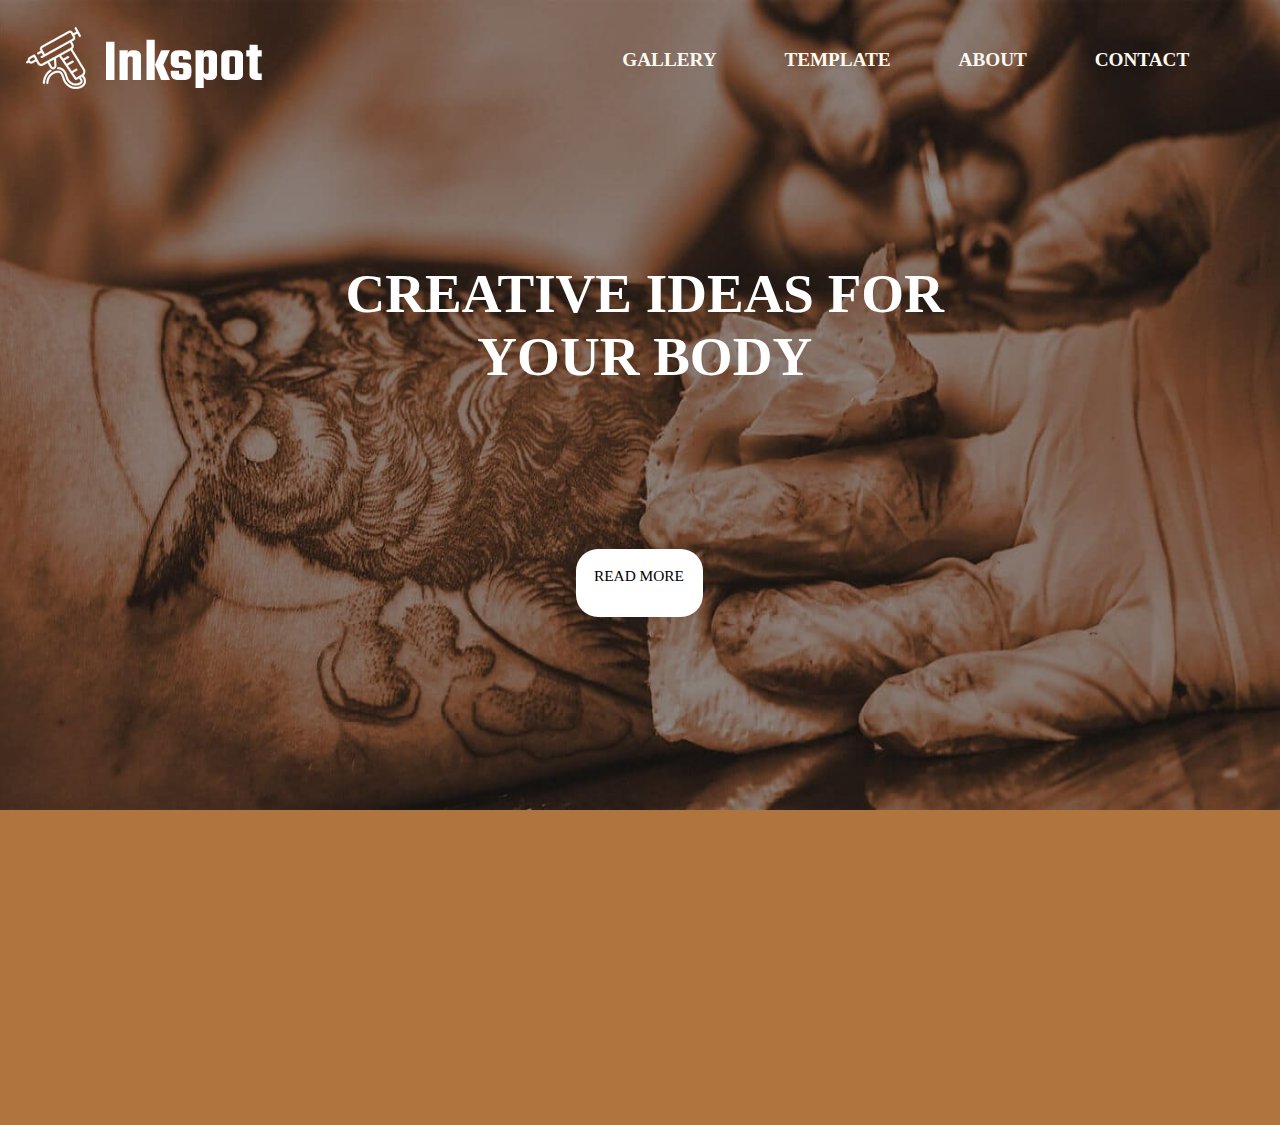
==== index.html @ de68dd15 "day1" ====
<!DOCTYPE html>
<html lang="en">
<head>
    <meta charset="UTF-8">
    <title>Inkspot</title>
    <link rel="icon" href="assets/img/logo.webp">
    <link rel="stylesheet" href="assets/css/style.css">
</head>
<body>
<div id="demo"></div>

<script src="main.js"></script>
</body>
</html>
---- assets/css/style.css ----
body {
  margin: 0;
  padding: 0; }

.mySlides {
  position: absolute;
  width: 100%;
  height: 90vh;
  margin: 0 0;
  padding: 0 0; }

#divbanner {
  position: absolute;
  top: 0;
  right: 0;
  z-index: 2;
  box-sizing: border-box;
  width: 100%;
  height: 10vh;
  margin: 3vh 0;
  padding: 0 2vw;
  display: flex;
  justify-content: space-between;
  flex-direction: row;
  flex-wrap: wrap; }

#sectionright {
  text-align: center;
  width: 60%;
  height: 100%;
  margin: 0 0;
  padding: 0 0; }

#ullist {
  display: flex;
  justify-content: space-evenly;
  flex-direction: row;
  flex-wrap: wrap;
  list-style-type: none; }

.lilist:hover {
  color: black;
  text-shadow: 0 3px whitesmoke;
  cursor: pointer; }

.lilist {
  color: floralwhite;
  font-size: 1.5vw;
  font-weight: 600;
  direction: ltr;
  margin: 0.5vw 0.3vh; }

#H1title {
  position: absolute;
  z-index: 3;
  font-size: 4.3vw;
  font-weight: 700;
  direction: ltr;
  text-align: center;
  left: 27vw;
  top: 25%;
  color: white; }

#abot:hover {
  background-color: #b0743f;
  color: white; }

#abot {
  cursor: pointer;
  position: absolute;
  z-index: 3;
  font-size: 1.2vw;
  font-weight: 500;
  direction: ltr;
  top: 61vh;
  color: black;
  left: 45%;
  background-color: white;
  border-radius: 22px;
  width: 7.1vw;
  height: 3.5vh;
  margin: 0 0;
  padding: 2vh 1.4vw; }

#divnav {
  width: 100%;
  height: 35vh;
  margin: 0 0;
  padding: 0 0;
  background-color: #b0743f;
  position: absolute;
  top: 90vh; }

/*# sourceMappingURL=style.css.map */
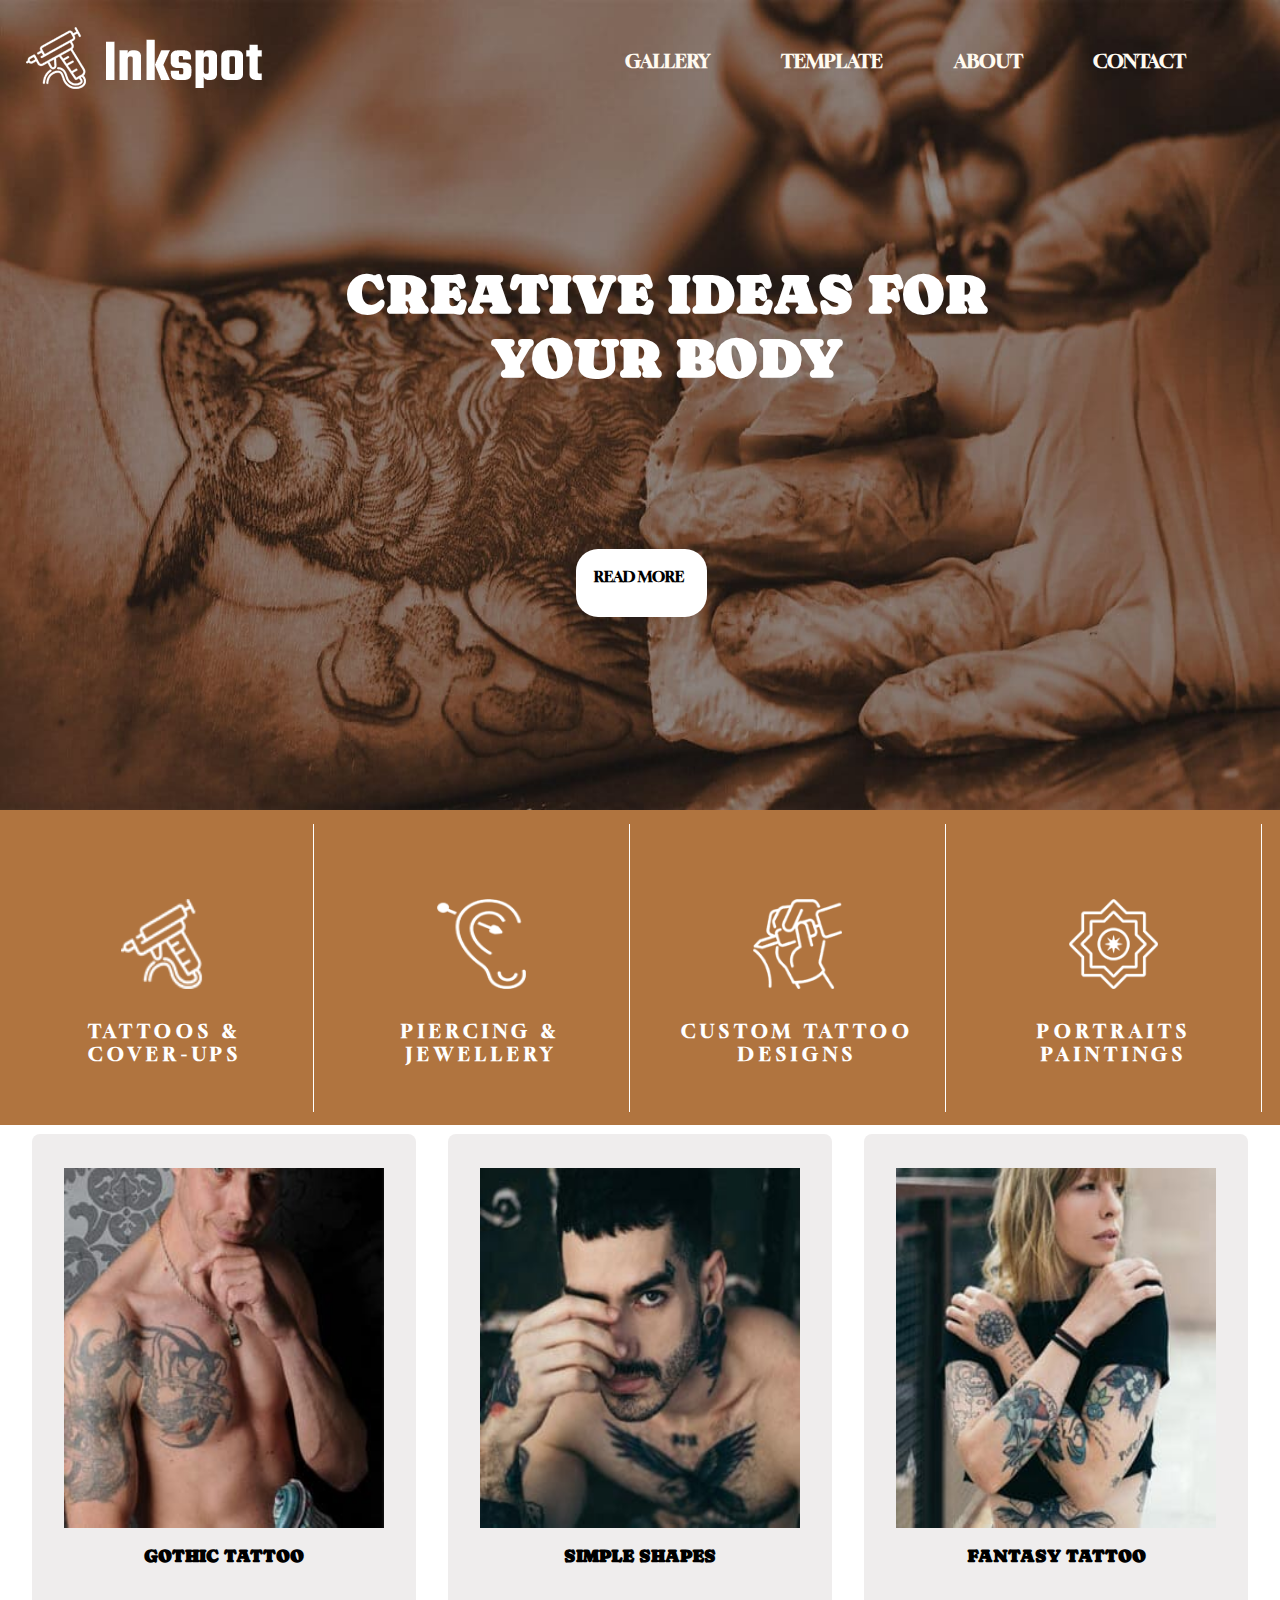
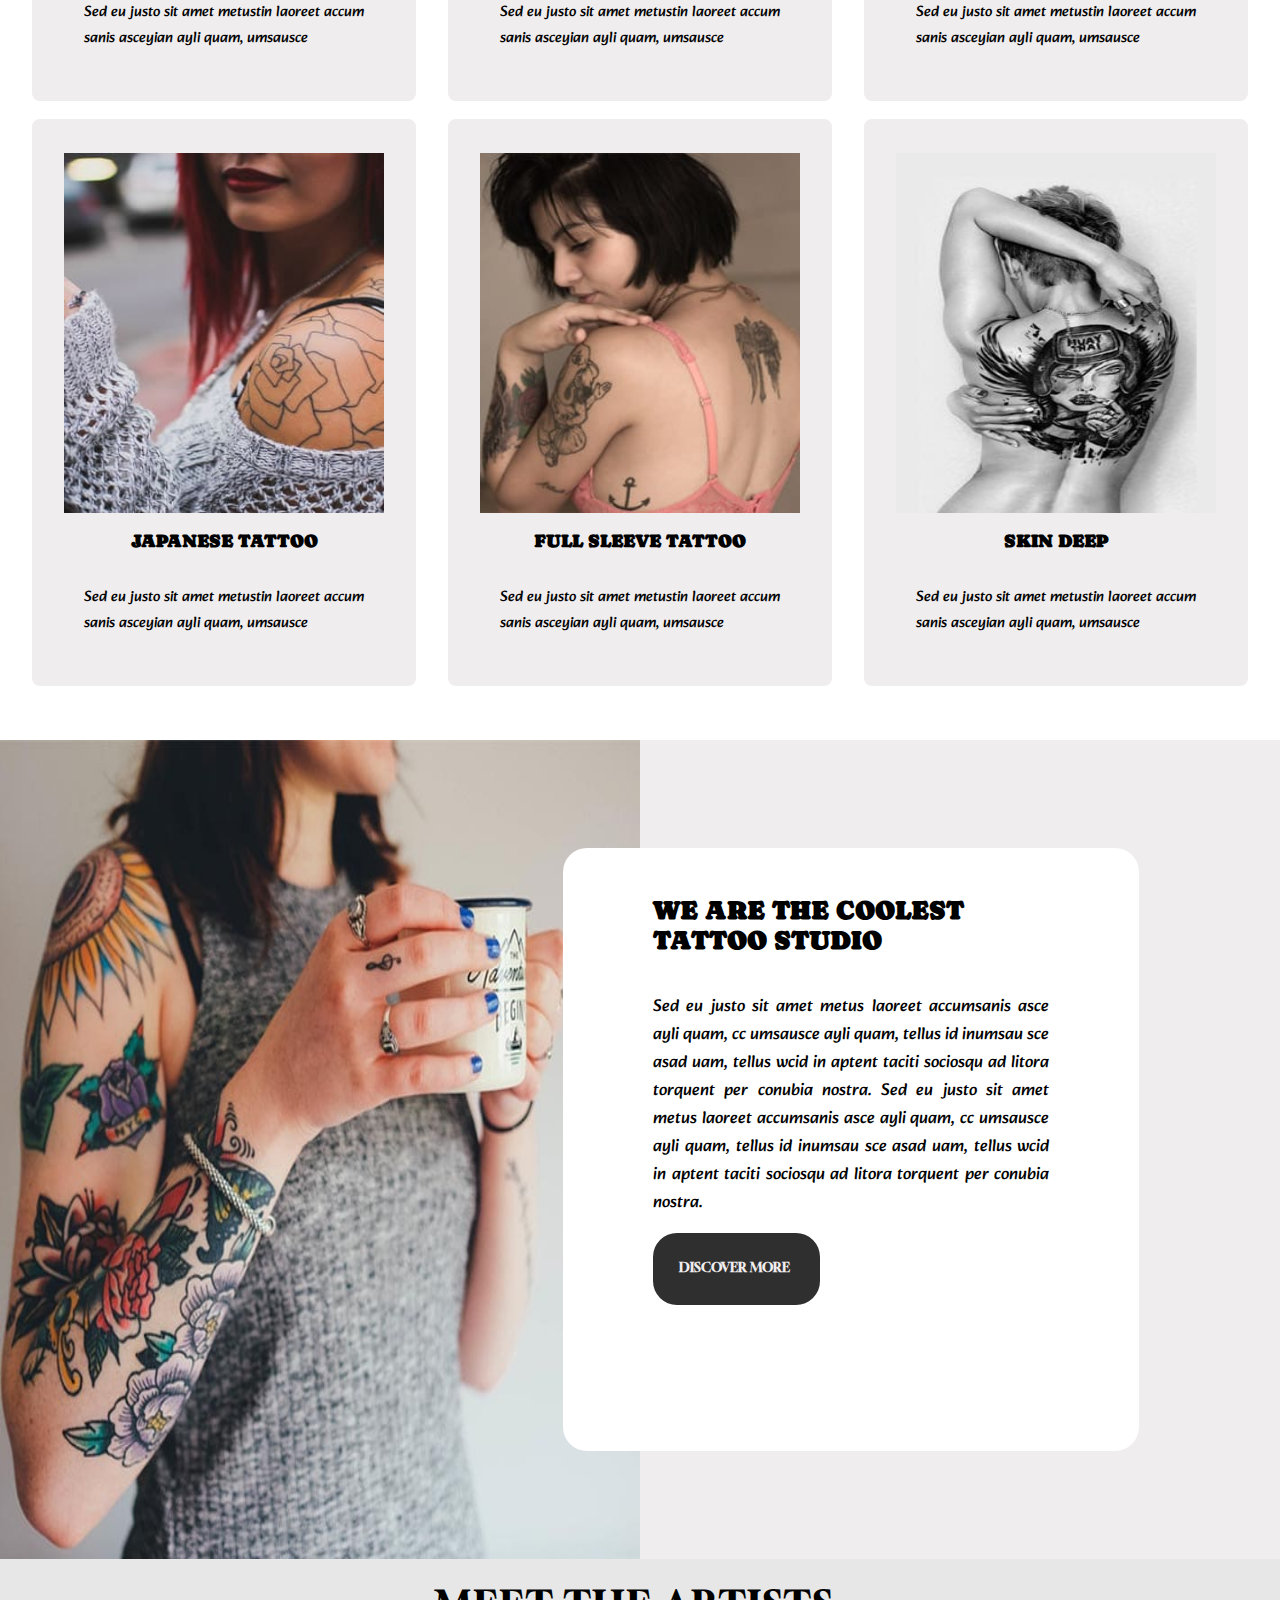
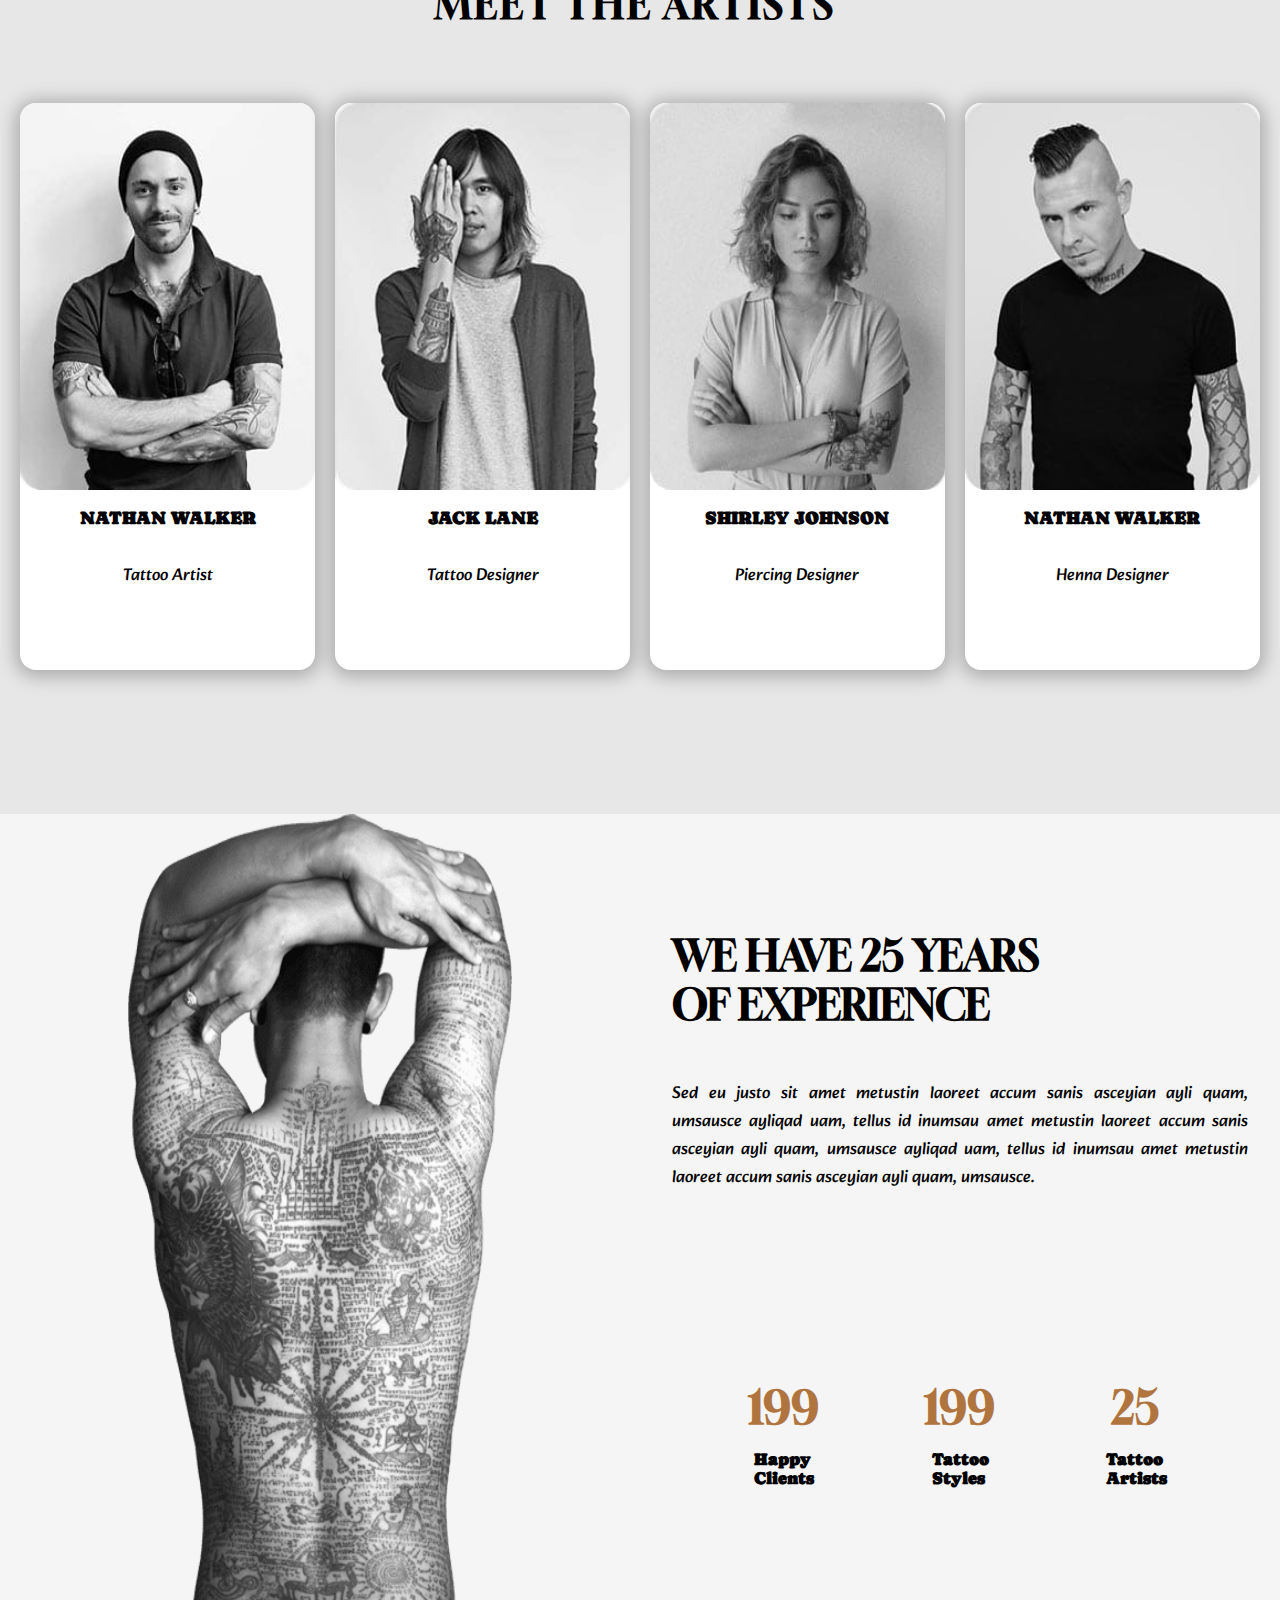
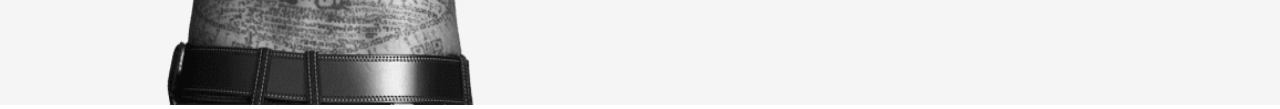
==== commit 18c3eacf: "day6" ====
--- a/index.html
+++ b/index.html
@@ -5,6 +5,7 @@
     <title>Inkspot</title>
     <link rel="icon" href="assets/img/logo.webp">
     <link rel="stylesheet" href="assets/css/style.css">
+    <link rel="stylesheet" href="assets/font/stylesheet.css">
 </head>
 <body>
 <div id="demo"></div>
--- a/assets/css/style.css
+++ b/assets/css/style.css
@@ -52,13 +52,12 @@
 
 #H1title {
   position: absolute;
-  z-index: 3;
+  top: 25%;
   font-size: 4.3vw;
   font-weight: 700;
   direction: ltr;
   text-align: center;
   left: 27vw;
-  top: 25%;
   color: white; }
 
 #abot:hover {
@@ -66,18 +65,17 @@
   color: white; }
 
 #abot {
+  position: absolute;
+  top: 61vh;
   cursor: pointer;
-  position: absolute;
-  z-index: 3;
   font-size: 1.2vw;
-  font-weight: 500;
-  direction: ltr;
-  top: 61vh;
+  font-weight: 650;
+  direction: ltr;
   color: black;
   left: 45%;
   background-color: white;
   border-radius: 22px;
-  width: 7.1vw;
+  width: 7.4vw;
   height: 3.5vh;
   margin: 0 0;
   padding: 2vh 1.4vw; }
@@ -89,6 +87,293 @@
   padding: 0 0;
   background-color: #b0743f;
   position: absolute;
-  top: 90vh; }
+  top: 90vh;
+  display: flex;
+  justify-content: space-evenly;
+  flex-direction: row;
+  flex-wrap: wrap; }
+
+.articlenav:hover {
+  transform: scale(1.1, 1.1);
+  cursor: pointer; }
+
+.articlenav {
+  width: 23vw;
+  height: 32vh;
+  margin: 1.5vh 0.2vw;
+  padding: 0 0;
+  border-right: 1px white solid;
+  display: flex;
+  justify-content: center;
+  flex-direction: column;
+  flex-wrap: wrap;
+  align-items: center; }
+
+.h2nav {
+  color: white;
+  text-align: center;
+  font-size: 1.5vw;
+  font-weight: 600;
+  direction: ltr;
+  letter-spacing: 5px; }
+
+.imgnav {
+  width: 7vw;
+  height: 10vh;
+  margin: 1.5vh 0.2vw;
+  padding: 0 0;
+  margin-top: 5vh; }
+
+.articlepost:hover {
+  background-color: #b0743f;
+  color: #efeded; }
+
+.articlepost {
+  background-color: #efeded;
+  width: 30vw;
+  height: 63vh;
+  margin: 0 0;
+  padding: 0 0;
+  display: flex;
+  justify-content: center;
+  flex-direction: column;
+  flex-wrap: wrap;
+  align-items: center;
+  border-radius: 8px; }
+
+#divpost {
+  width: 100%;
+  height: 130vh;
+  margin: 0 0;
+  padding: 0 0;
+  position: absolute;
+  top: 125vh;
+  display: flex;
+  justify-content: space-evenly;
+  flex-direction: row;
+  flex-wrap: wrap;
+  align-items: center; }
+
+.imgpost {
+  width: 25vw;
+  height: 40vh;
+  margin: 0 0;
+  padding: 0 0; }
+
+.h3post {
+  font-size: 1.4vw;
+  font-weight: 600;
+  direction: ltr; }
+
+.ppost {
+  font-size: 1.2vw;
+  font-weight: 400;
+  direction: ltr; }
+
+#aboutdiv {
+  background-color: darkcyan;
+  width: 100%;
+  height: 93vh;
+  margin: 0 0;
+  padding: 0 0;
+  position: absolute;
+  top: 260vh; }
+
+#aboutimg {
+  width: 50%;
+  height: 93vh;
+  margin: 0 0;
+  padding: 0 0; }
+
+#abosectionleft {
+  width: 100%;
+  height: 93vh;
+  margin: 0 0;
+  padding: 0 0;
+  background-color: #efeded; }
+
+#abosectionright {
+  width: 45vw;
+  height: 67vh;
+  margin: 0 0;
+  padding: 0 0;
+  background-color: #fff;
+  position: absolute;
+  top: 12vh;
+  display: flex;
+  justify-content: start;
+  flex-direction: column;
+  flex-wrap: wrap;
+  left: 44%;
+  padding: 2vw 10vh;
+  border-radius: 24px;
+  box-sizing: border-box;
+  text-align: justify;
+  text-justify: inter-word; }
+
+#aboutp {
+  font-size: 1.3vw;
+  font-weight: 500;
+  direction: ltr; }
+
+#abouth2 {
+  font-size: 2vw;
+  font-weight: 600;
+  direction: ltr; }
+
+#aboutbot:hover {
+  background-color: #b0743f; }
+
+#aboutbot {
+  width: 9vw;
+  height: 2vh;
+  margin: 0 0;
+  padding: 3vh 2vw;
+  font-size: 1vw;
+  font-weight: 600;
+  direction: ltr;
+  background-color: #2f2f2f;
+  border-radius: 24px;
+  color: #efeded; }
+
+#ostaddiv {
+  width: 100%;
+  height: 95vh;
+  margin: 0 0;
+  padding: 0 0;
+  background-color: #e7e7e7;
+  position: absolute;
+  top: 351vh;
+  display: flex;
+  justify-content: space-evenly;
+  flex-direction: row;
+  flex-wrap: wrap; }
+
+.articleostad:hover {
+  transform: scale(1.05, 1.05); }
+
+.articleostad {
+  width: 23vw;
+  height: 63vh;
+  margin: 0 0;
+  padding: 0 0;
+  background-color: #ffffff;
+  display: flex;
+  justify-content: start;
+  flex-direction: column;
+  flex-wrap: wrap;
+  align-items: center;
+  border-radius: 16px;
+  margin-top: 16vh;
+  box-shadow: 0 2px 18px 5px #adacac; }
+
+.imgostad {
+  width: 100%;
+  height: 43vh;
+  margin: 0 0;
+  padding: 0 0;
+  border-radius: 16px; }
+
+.h3ostad {
+  font-size: 1.4vw;
+  font-weight: 600;
+  direction: ltr; }
+
+.postad {
+  font-size: 1.3vw;
+  font-weight: 400;
+  direction: ltr; }
+
+#exprdiv {
+  width: 100%;
+  height: 99vh;
+  margin: 0 0;
+  padding: 0 0;
+  background-color: #f5f5f5;
+  position: absolute;
+  top: 446vh;
+  display: flex;
+  justify-content: space-evenly;
+  flex-direction: row;
+  flex-wrap: wrap; }
+
+#exprleft {
+  width: 50%;
+  height: 99vh;
+  margin: 0 0;
+  padding: 0 0;
+  text-align: center; }
+
+#exprimg {
+  width: 30vw;
+  height: 100%;
+  margin: 0 0;
+  padding: 0 0; }
+
+#exprright {
+  box-sizing: border-box;
+  width: 50%;
+  height: 99vh;
+  margin: 0 0;
+  padding: 1vh 2.5vw;
+  display: flex;
+  justify-content: start;
+  flex-direction: column;
+  flex-wrap: wrap; }
+
+#exprh2 {
+  font-size: 3.2vw;
+  font-weight: 700;
+  direction: ltr;
+  margin-top: 12vh; }
+
+#exprp {
+  text-align: justify;
+  text-justify: inter-word;
+  font-size: 1.3vw;
+  font-weight: 500;
+  direction: ltr; }
+
+#exprbdiv {
+  width: 100%;
+  height: 22vh;
+  margin: 0 0;
+  padding: 0 0;
+  margin-top: 15vh;
+  display: flex;
+  justify-content: space-evenly;
+  flex-direction: row;
+  flex-wrap: wrap; }
+
+#exprbdiv1, #exprbdiv2, #exprbdiv3 {
+  display: flex;
+  justify-content: center;
+  flex-direction: column;
+  flex-wrap: wrap;
+  width: 10vw;
+  height: 100%;
+  margin: 0 0;
+  padding: 0 0;
+  align-items: center; }
+
+#exprspan1, #exprspan2, #exprspan3 {
+  font-size: 3.5vw;
+  font-weight: 700;
+  direction: ltr;
+  color: #b0743f; }
+
+#exprp1, #exprp2, #exprp3 {
+  font-size: 1.3vw;
+  font-weight: 700;
+  direction: ltr; }
+
+#ostadtitle {
+  position: absolute;
+  top: 350vh;
+  left: 34vw;
+  font-size: 3vw;
+  font-weight: 600;
+  direction: ltr;
+  letter-spacing: 3px; }
 
 /*# sourceMappingURL=style.css.map */
--- a/assets/font/stylesheet.css
+++ b/assets/font/stylesheet.css
@@ -0,0 +1,64 @@
+@font-face {
+    font-family: 'Caprasimo';
+    src: url('Caprasimo-Regular.eot');
+    src: url('Caprasimo-Regular.eot?#iefix') format('embedded-opentype'),
+        url('Caprasimo-Regular.woff2') format('woff2'),
+        url('Caprasimo-Regular.woff') format('woff'),
+        url('Caprasimo-Regular.ttf') format('truetype');
+    font-weight: normal;
+    font-style: normal;
+    font-display: swap;
+}
+
+@font-face {
+    font-family: 'Gloock';
+    src: url('Gloock-Regular.eot');
+    src: url('Gloock-Regular.eot?#iefix') format('embedded-opentype'),
+        url('Gloock-Regular.woff2') format('woff2'),
+        url('Gloock-Regular.woff') format('woff'),
+        url('Gloock-Regular.ttf') format('truetype');
+    font-weight: normal;
+    font-style: normal;
+    font-display: swap;
+}
+
+@font-face {
+    font-family: 'Alkatra';
+    src: url('Alkatra-Regular.eot');
+    src: url('Alkatra-Regular.eot?#iefix') format('embedded-opentype'),
+        url('Alkatra-Regular.woff2') format('woff2'),
+        url('Alkatra-Regular.woff') format('woff'),
+        url('Alkatra-Regular.ttf') format('truetype');
+    font-weight: normal;
+    font-style: normal;
+    font-display: swap;
+}
+.lilist{
+    font-family: Gloock;
+}
+#H1title{
+    font-family: Caprasimo;
+}
+#abot{
+    font-family: Gloock;
+}
+.h2nav{
+    font-family: Gloock;
+}
+.h3post{ font-family: Caprasimo;}
+.ppost{font-family: Alkatra;}
+#abouth2{ font-family: Caprasimo;}
+#aboutp{font-family: Alkatra;}
+#aboutbot{font-family: Gloock;}
+#ostadtitle{font-family: Gloock;}
+.h3ostad{font-family: Caprasimo;}
+.postad{font-family: Alkatra;}
+#exprh2{font-family: Gloock;}
+#exprp{font-family: Alkatra;
+}
+#exprspan1,#exprspan2,#exprspan3{
+    font-family: Gloock;
+}
+#exprp1,#exprp2,#exprp3{
+    font-family: Caprasimo;
+}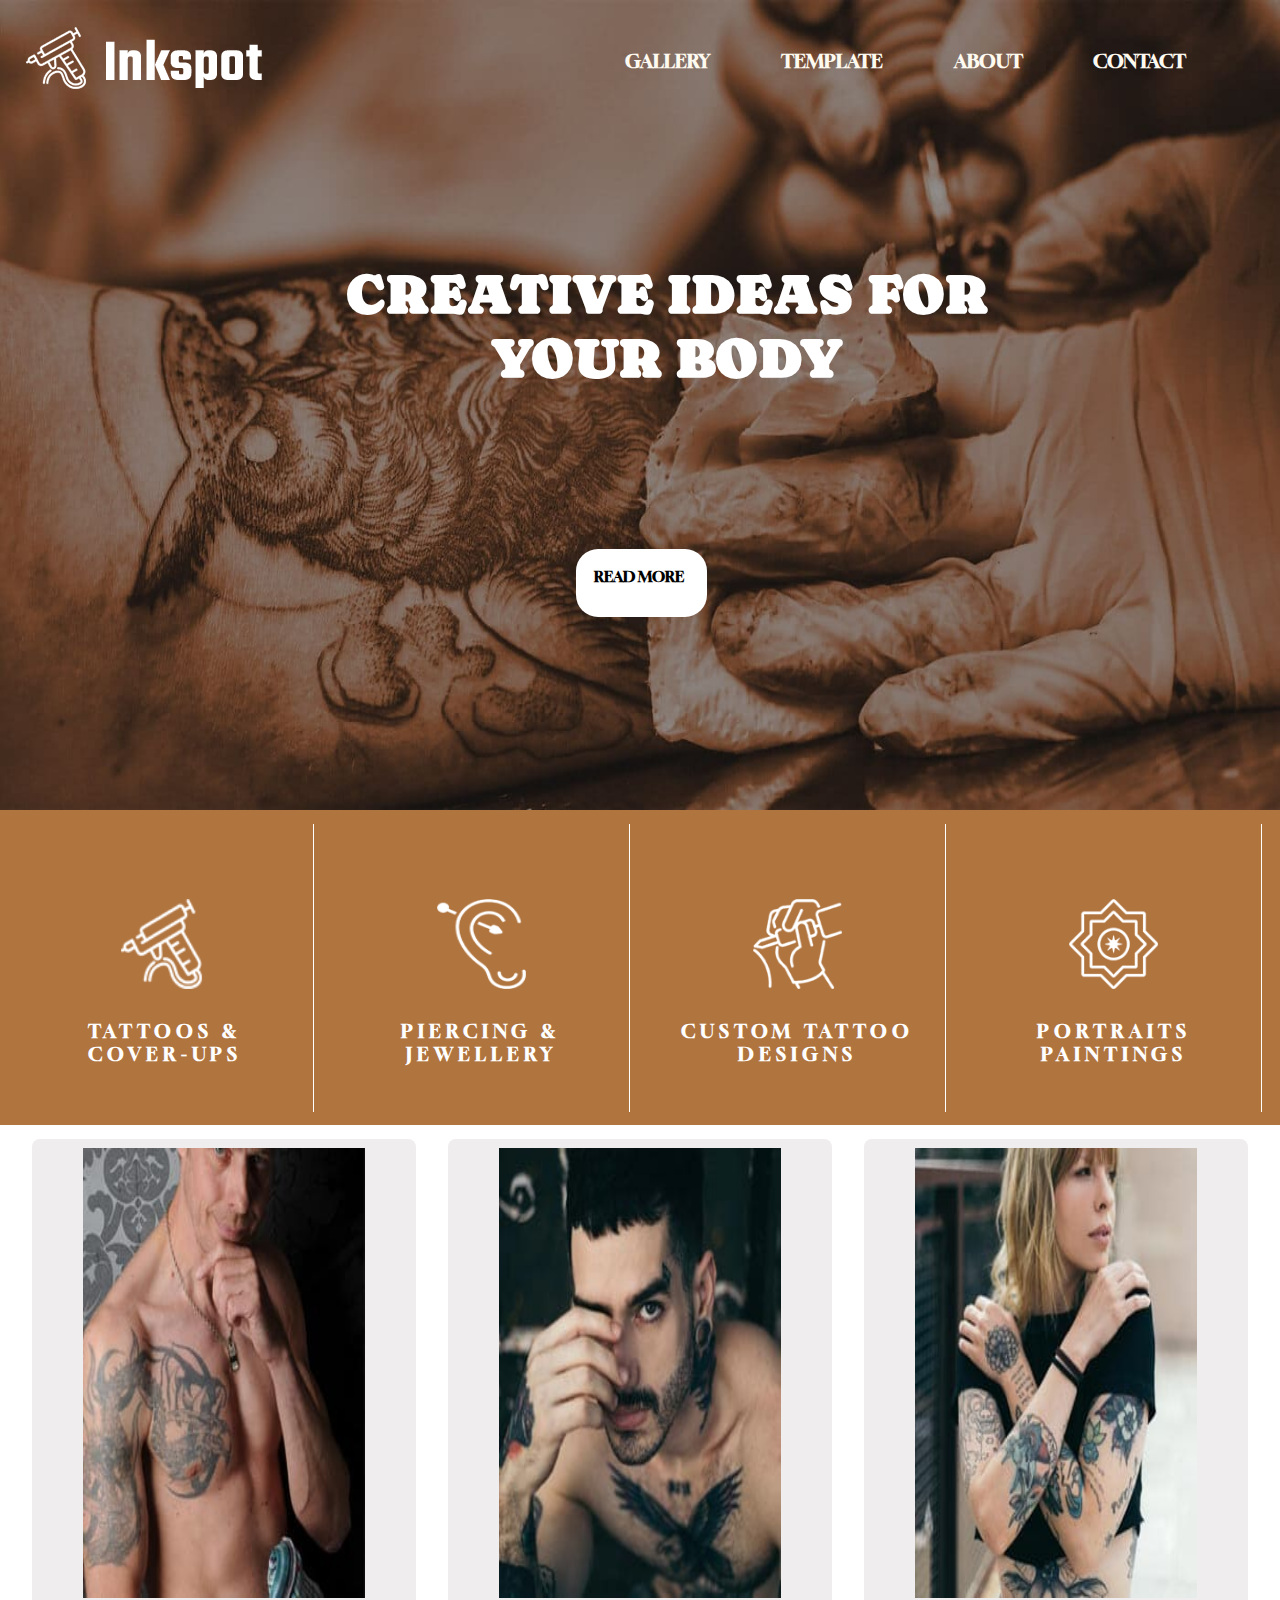
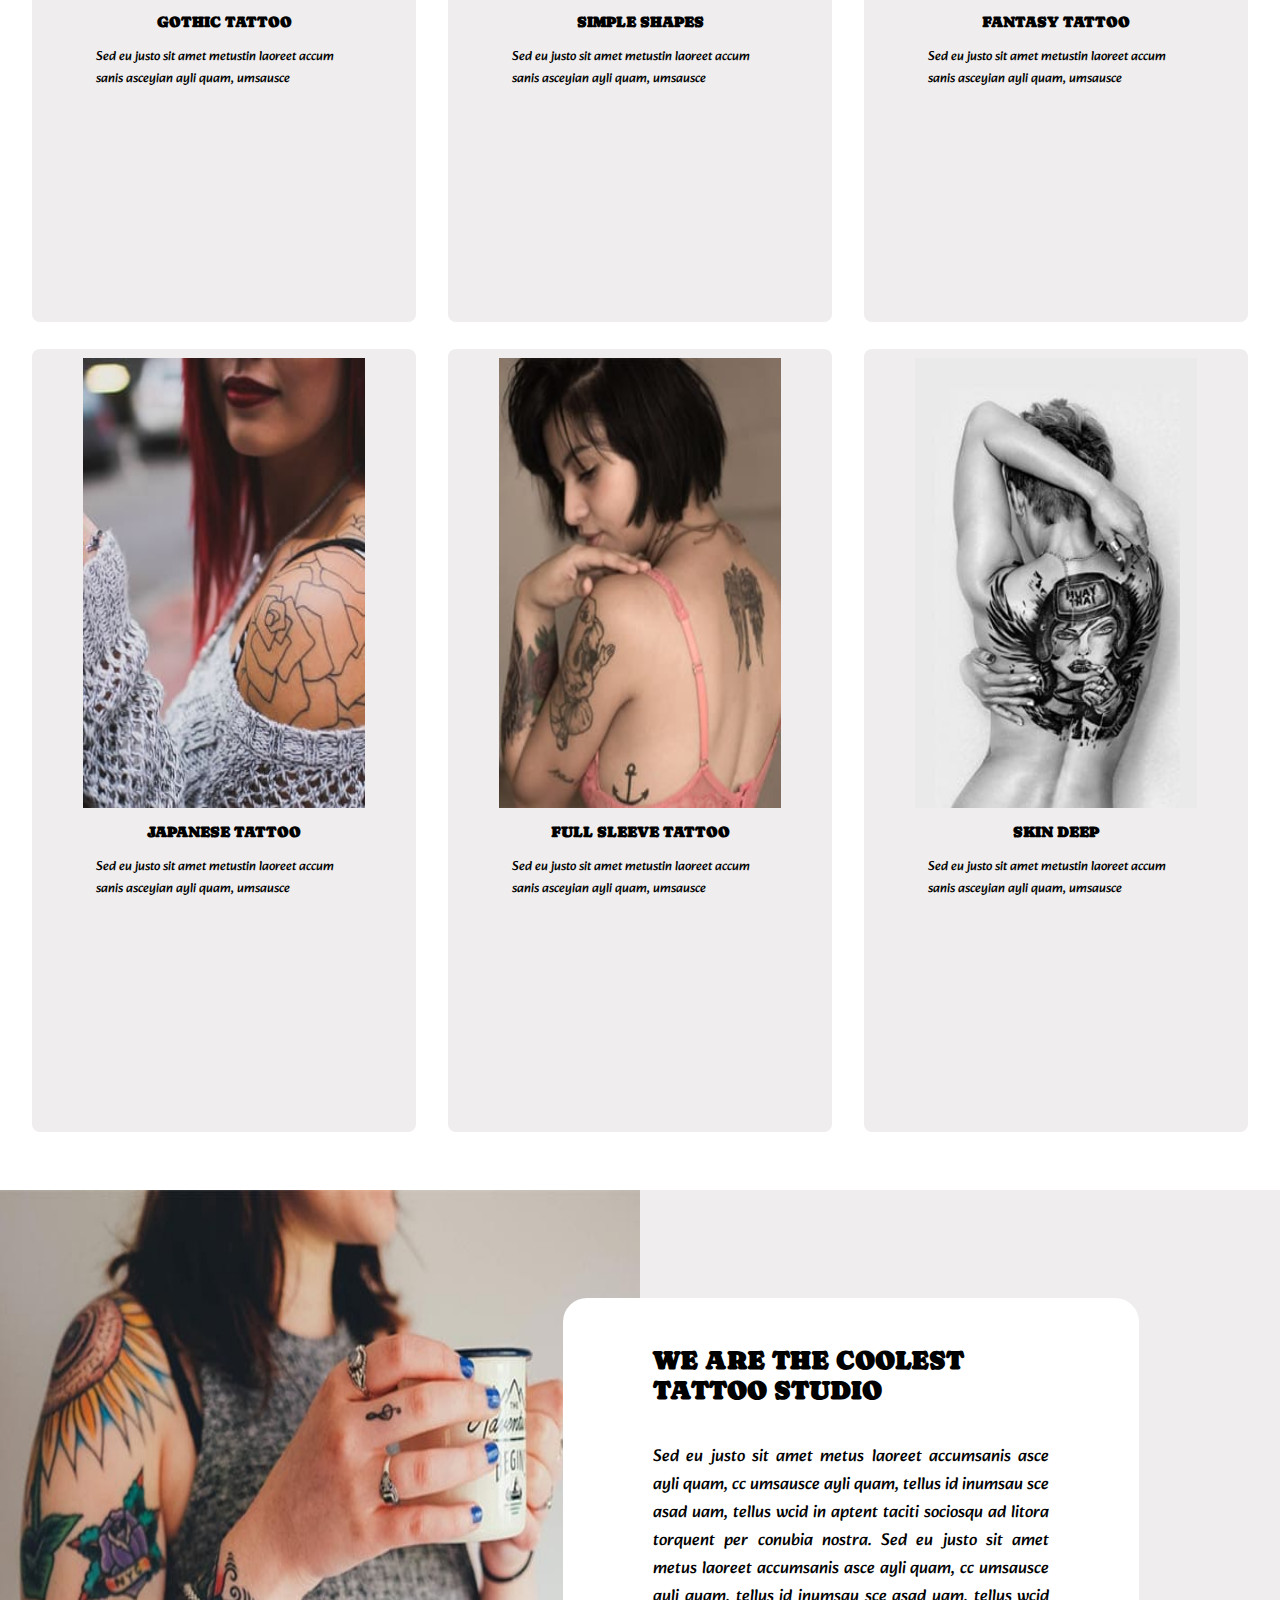
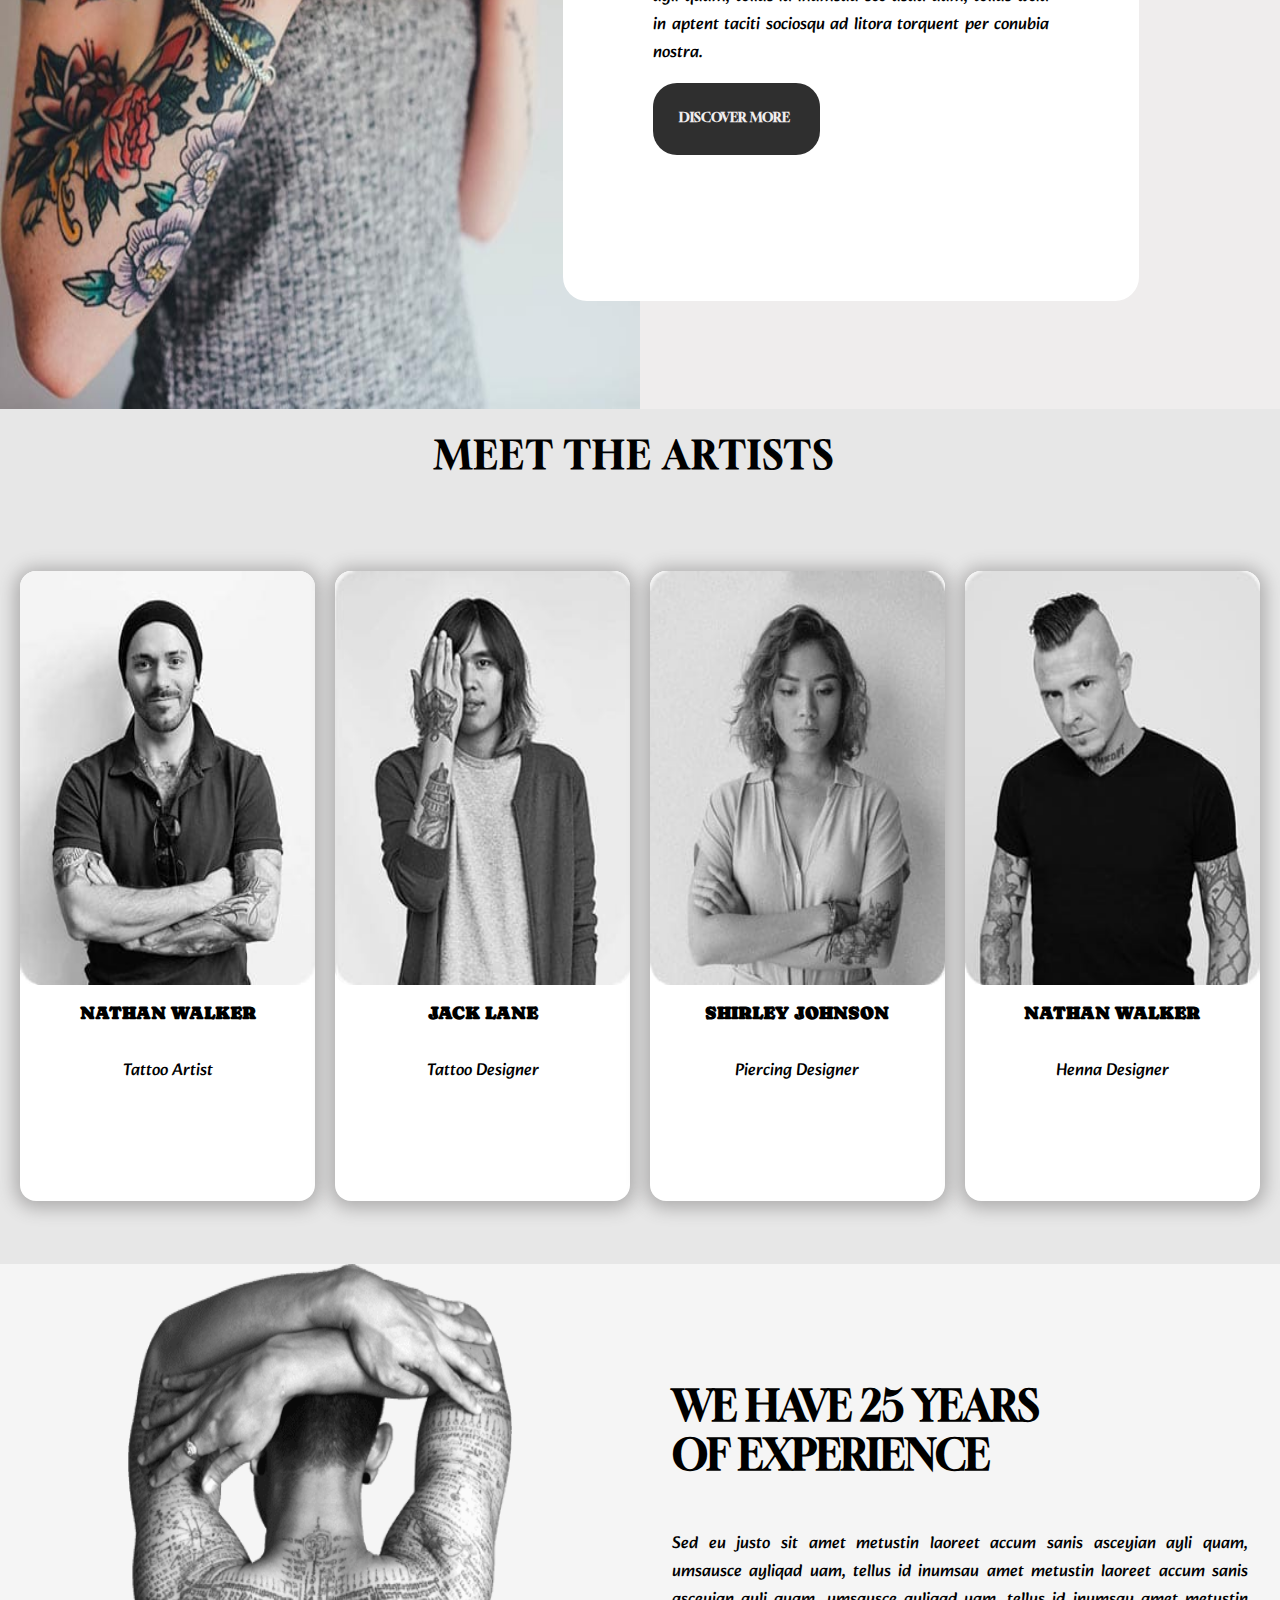
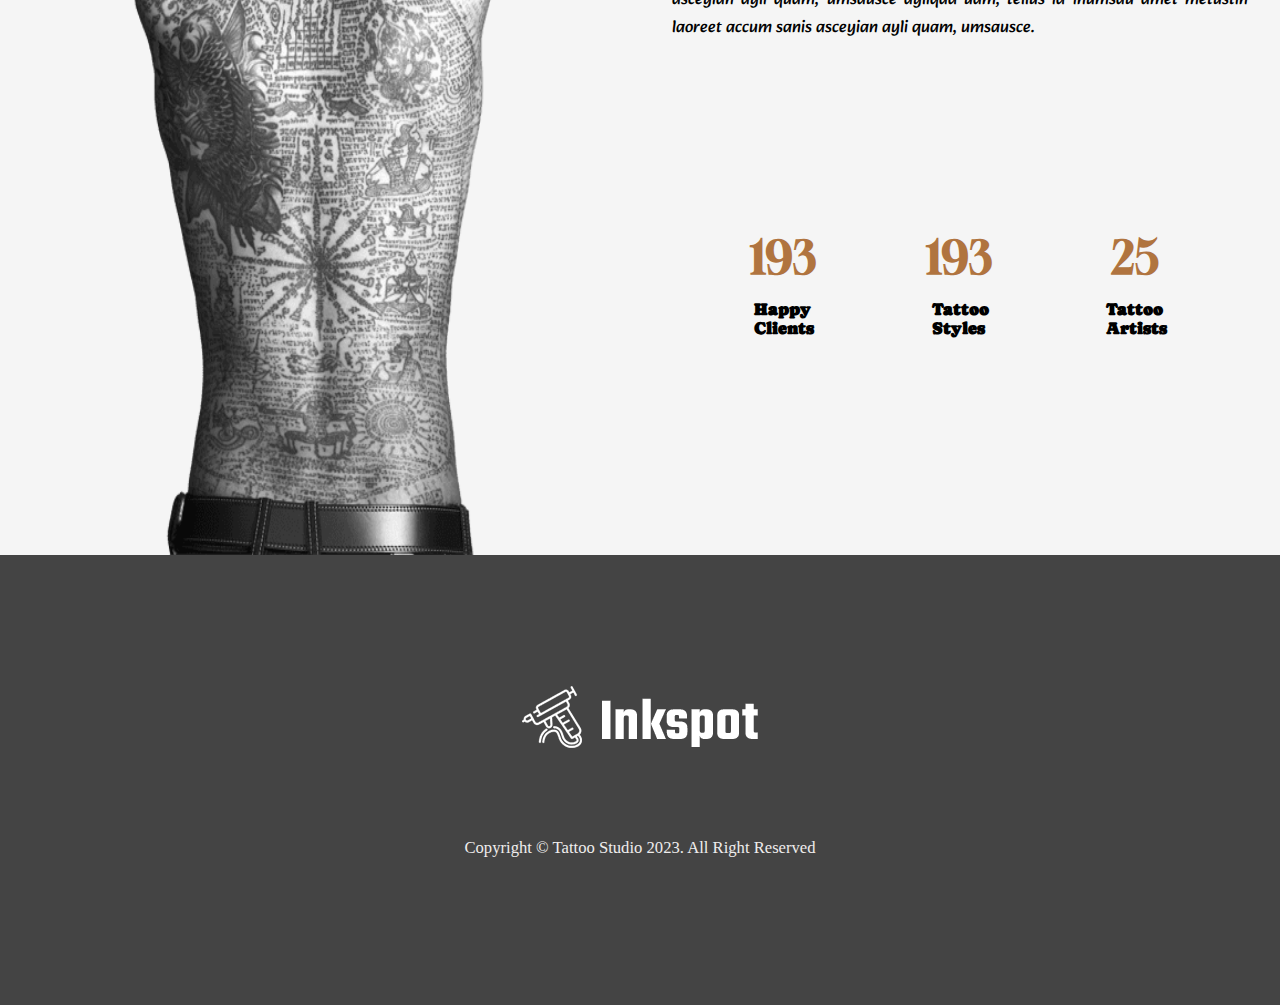
==== commit eb2baccc: "day9" ====
--- a/index.html
+++ b/index.html
@@ -6,6 +6,7 @@
     <link rel="icon" href="assets/img/logo.webp">
     <link rel="stylesheet" href="assets/css/style.css">
     <link rel="stylesheet" href="assets/font/stylesheet.css">
+    <script src="https://ajax.googleapis.com/ajax/libs/jquery/3.7.1/jquery.min.js"></script>
 </head>
 <body>
 <div id="demo"></div>
--- a/assets/css/style.css
+++ b/assets/css/style.css
@@ -131,11 +131,11 @@
 .articlepost {
   background-color: #efeded;
   width: 30vw;
-  height: 63vh;
-  margin: 0 0;
-  padding: 0 0;
-  display: flex;
-  justify-content: center;
+  height: 87vh;
+  margin: 0 0;
+  padding: 0 0;
+  display: flex;
+  justify-content: start;
   flex-direction: column;
   flex-wrap: wrap;
   align-items: center;
@@ -143,7 +143,7 @@
 
 #divpost {
   width: 100%;
-  height: 130vh;
+  height: 180vh;
   margin: 0 0;
   padding: 0 0;
   position: absolute;
@@ -155,20 +155,31 @@
   align-items: center; }
 
 .imgpost {
-  width: 25vw;
-  height: 40vh;
-  margin: 0 0;
-  padding: 0 0; }
+  width: 22vw;
+  height: 50vh;
+  margin: 0 0;
+  padding: 0 0;
+  margin-top: 1vh; }
 
 .h3post {
-  font-size: 1.4vw;
-  font-weight: 600;
-  direction: ltr; }
-
-.ppost {
   font-size: 1.2vw;
+  font-weight: 600;
+  direction: ltr; }
+
+.ppost, .p2post {
+  font-size: 1vw;
   font-weight: 400;
-  direction: ltr; }
+  direction: ltr;
+  text-align: justify;
+  width: 20vw;
+  height: 8vh;
+  margin: 0 0;
+  padding: 0 0;
+  word-break: inherit; }
+
+.p2post {
+  margin: 0 5.5vw;
+  display: none; }
 
 #aboutdiv {
   background-color: darkcyan;
@@ -177,7 +188,7 @@
   margin: 0 0;
   padding: 0 0;
   position: absolute;
-  top: 260vh; }
+  top: 310vh; }
 
 #aboutimg {
   width: 50%;
@@ -243,7 +254,7 @@
   padding: 0 0;
   background-color: #e7e7e7;
   position: absolute;
-  top: 351vh;
+  top: 401vh;
   display: flex;
   justify-content: space-evenly;
   flex-direction: row;
@@ -254,7 +265,7 @@
 
 .articleostad {
   width: 23vw;
-  height: 63vh;
+  height: 70vh;
   margin: 0 0;
   padding: 0 0;
   background-color: #ffffff;
@@ -264,12 +275,12 @@
   flex-wrap: wrap;
   align-items: center;
   border-radius: 16px;
-  margin-top: 16vh;
+  margin-top: 18vh;
   box-shadow: 0 2px 18px 5px #adacac; }
 
 .imgostad {
   width: 100%;
-  height: 43vh;
+  height: 46vh;
   margin: 0 0;
   padding: 0 0;
   border-radius: 16px; }
@@ -291,7 +302,7 @@
   padding: 0 0;
   background-color: #f5f5f5;
   position: absolute;
-  top: 446vh;
+  top: 496vh;
   display: flex;
   justify-content: space-evenly;
   flex-direction: row;
@@ -369,11 +380,32 @@
 
 #ostadtitle {
   position: absolute;
-  top: 350vh;
+  top: 400vh;
   left: 34vw;
   font-size: 3vw;
   font-weight: 600;
   direction: ltr;
   letter-spacing: 3px; }
 
+#footerdiv {
+  position: absolute;
+  top: 595vh;
+  width: 100%;
+  height: 50vh;
+  margin: 0 0;
+  padding: 0 0;
+  background-color: #444444;
+  display: flex;
+  justify-content: center;
+  flex-direction: column;
+  flex-wrap: wrap;
+  align-items: center; }
+
+#pfooter {
+  font-size: 1.3vw;
+  font-weight: 500;
+  direction: ltr;
+  color: #efeded;
+  margin-top: 10vh; }
+
 /*# sourceMappingURL=style.css.map */
--- a/assets/font/stylesheet.css
+++ b/assets/font/stylesheet.css
@@ -46,7 +46,7 @@
     font-family: Gloock;
 }
 .h3post{ font-family: Caprasimo;}
-.ppost{font-family: Alkatra;}
+.ppost,.p2post{font-family: Alkatra;}
 #abouth2{ font-family: Caprasimo;}
 #aboutp{font-family: Alkatra;}
 #aboutbot{font-family: Gloock;}
